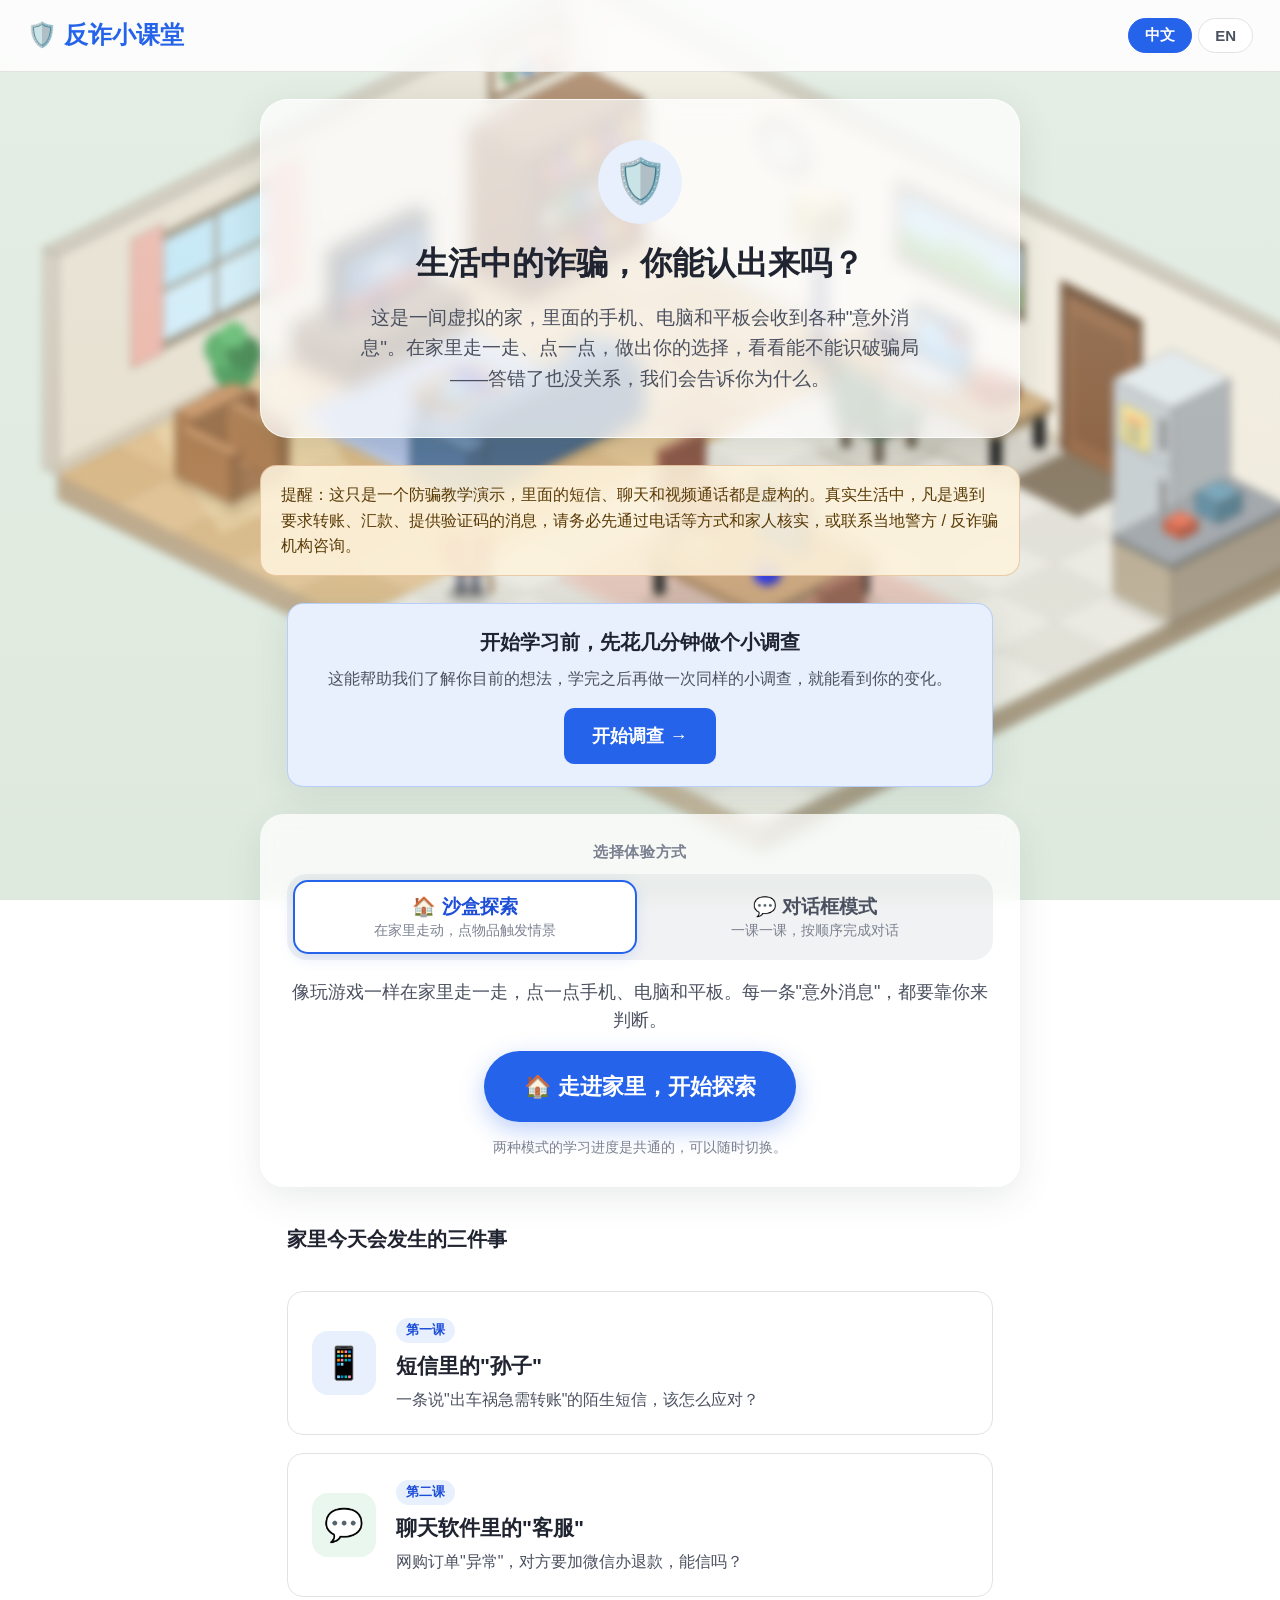
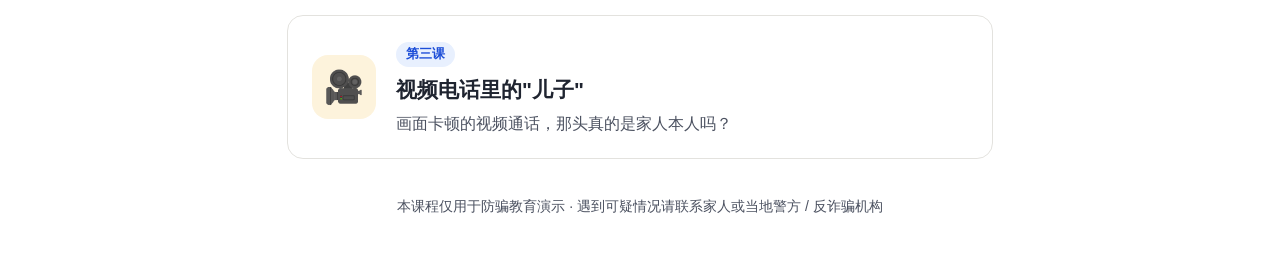
==== Phishing Sandbox Prototype/home.html @ c1c2150d "Add files via upload" ====
<!doctype html>
<html lang="zh-CN">
<head>
    <meta charset="UTF-8" />
    <meta name="viewport" content="width=device-width, initial-scale=1.0" />
    <title>反诈小课堂 — 生活中的诈骗，你能认出来吗？</title>
    <link rel="stylesheet" href="css/game.css" />
    <link rel="stylesheet" href="css/home.css" />
</head>
<body class="home-body">
    <div class="home-bg" aria-hidden="true">
        <iframe src="sandbox.html?bg=1" tabindex="-1" title=""></iframe>
    </div>
    <nav>
        <a href="home.html" class="nav-logo" data-i18n="brand">🛡️ 反诈小课堂</a>
        <div class="lang-switch" id="langSwitch"></div>
    </nav>

    <section class="hero">
        <div class="hero-icon">🛡️</div>
        <h1 data-i18n="heroTitle">生活中的诈骗，你能认出来吗？</h1>
        <p data-i18n="heroDesc">这里有三个模拟真实场景的小案例。跟着情景一步步做选择，看看自己能不能识破骗局——答错了也没关系，我们会告诉你为什么。</p>
    </section>

    <div class="notice-box" data-i18n-html="noticeBox">
        提醒：这只是一个防骗教学演示，里面的短信、聊天和视频通话都是虚构的。真实生活中，凡是遇到要求转账、汇款、提供验证码的消息，请务必先通过电话等方式和家人核实，或联系当地警方 / 反诈骗机构咨询。
    </div>

    <div class="state-banner-wrap" id="stateBanner"></div>

    <div class="enter-wrap">
        <div class="mode-label" data-i18n="homeModeLabel">选择体验方式</div>
        <div class="mode-switch" role="tablist">
            <button class="mode-btn" data-mode="sandbox" role="tab">
                <span class="mode-name" data-i18n="homeModeSandbox">🏠 沙盒探索</span>
                <span class="mode-sub" data-i18n="homeModeSandboxSub">在家里走动，点物品触发情景</span>
            </button>
            <button class="mode-btn" data-mode="classic" role="tab">
                <span class="mode-name" data-i18n="homeModeClassic">💬 对话框模式</span>
                <span class="mode-sub" data-i18n="homeModeClassicSub">一课一课，按顺序完成对话</span>
            </button>
        </div>
        <p class="enter-desc" id="enterDesc"></p>
        <a class="btn btn-primary enter-btn" id="enterBtn" href="sandbox.html">🏠 走进家里，开始探索</a>
        <div class="mode-note" data-i18n="homeModeNote">两种模式的学习进度是共通的，可以随时切换。</div>
    </div>

    <h2 class="check-title" id="checkTitle">家里今天会发生的三件事</h2>
    <div class="case-grid">
        <a class="case-card" id="card_case1">
            <div class="case-icon" style="background:var(--blue-pale);">📱</div>
            <div class="case-info">
                <span class="case-done-badge"></span>
                <span class="case-tag" data-i18n="case1Tag">第一课</span>
                <div class="case-title" data-i18n="case1Title">短信里的"孙子"</div>
                <div class="case-desc" data-i18n="case1Desc">一条说"出车祸急需转账"的陌生短信，该怎么应对？</div>
            </div>
            <div class="case-arrow">→</div>
        </a>

        <a class="case-card" id="card_case2">
            <div class="case-icon" style="background:var(--green-pale);">💬</div>
            <div class="case-info">
                <span class="case-done-badge"></span>
                <span class="case-tag" data-i18n="case2Tag">第二课</span>
                <div class="case-title" data-i18n="case2Title">聊天软件里的"客服"</div>
                <div class="case-desc" data-i18n="case2Desc">网购订单"异常"，对方要加微信办退款，能信吗？</div>
            </div>
            <div class="case-arrow">→</div>
        </a>

        <a class="case-card" id="card_case3">
            <div class="case-icon" style="background:var(--amber-pale);">🎥</div>
            <div class="case-info">
                <span class="case-done-badge"></span>
                <span class="case-tag" data-i18n="case3Tag">第三课</span>
                <div class="case-title" data-i18n="case3Title">视频电话里的"儿子"</div>
                <div class="case-desc" data-i18n="case3Desc">画面卡顿的视频通话，那头真的是家人本人吗？</div>
            </div>
            <div class="case-arrow">→</div>
        </a>
    </div>

    <footer data-i18n="footer">
        本课程仅用于防骗教育演示 · 遇到可疑情况请联系家人或当地警方 / 反诈骗机构
    </footer>

    <script src="js/i18n.js"></script>
    <script src="js/progress.js"></script>
    <script>
        initI18n('langSwitch');

        function renderHomeState() {
            const preDone = isPreSurveyDone();
            const postDone = isPostSurveyDone();
            const allDone = allLessonsDone();
            const banner = document.getElementById('stateBanner');

            if (!preDone) {
                banner.innerHTML = `
                    <div class="state-banner locked">
                        <div class="state-banner-title">${t('homeLockedTitle')}</div>
                        <div class="state-banner-desc">${t('homeLockedDesc')}</div>
                        <a class="btn btn-primary" href="survey-pre.html">${t('homeLockedBtn')}</a>
                    </div>`;
            } else if (allDone && !postDone) {
                banner.innerHTML = `
                    <div class="state-banner highlight">
                        <div class="state-banner-title">${t('homePostPromptTitle')}</div>
                        <div class="state-banner-desc">${t('homePostPromptDesc')}</div>
                        <a class="btn btn-primary" href="survey-post.html">${t('homePostPromptBtn')}</a>
                    </div>`;
            } else if (postDone) {
                banner.innerHTML = `
                    <div class="state-banner success">
                        <div class="state-banner-title">${t('homeReportTitle')}</div>
                        <div class="state-banner-desc">${t('homeReportDesc')}</div>
                        <a class="btn btn-primary" href="report.html">${t('homeReportBtn')}</a>
                    </div>`;
            } else {
                banner.innerHTML = '';
            }

            const mode = getMode();
            const classic = mode === 'classic';
            document.querySelectorAll('.mode-btn').forEach(b => {
                const on = b.dataset.mode === mode;
                b.classList.toggle('active', on);
                b.setAttribute('aria-selected', on);
            });

            // 入口按钮：沙盒 → 进家里；对话框 → 第一节还没做完的课
            const enterBtn = document.getElementById('enterBtn');
            const nextId = LESSON_IDS.find(id => !getLessonResult(id));
            if (classic) {
                enterBtn.href = CASE_HREFS[nextId || 'case1'];
                enterBtn.textContent = !anyLessonDone() ? t('homeClassicStart')
                    : nextId ? t('homeClassicNext') : t('homeClassicReview');
            } else {
                enterBtn.href = 'sandbox.html';
                enterBtn.textContent = anyLessonDone() ? t('homeContinueBtn') : t('homeEnterBtn');
            }
            if (!preDone) enterBtn.href = 'survey-pre.html';
            document.getElementById('enterDesc').textContent = t(classic ? 'homeClassicDesc' : 'homeEnterDesc');
            document.getElementById('checkTitle').textContent = t(classic ? 'homeClassicListTitle' : 'homeCheckTitle');

            // 课程卡：对话框模式下可点击进入，沙盒模式下只显示进度
            LESSON_IDS.forEach(id => {
                const card = document.getElementById('card_' + id);
                if (classic) card.href = preDone ? CASE_HREFS[id] : 'survey-pre.html';
                else card.removeAttribute('href');
                card.classList.toggle('static', !classic);
                card.classList.toggle('locked', classic && !preDone);
                const badge = card.querySelector('.case-done-badge');
                badge.textContent = '✅ ' + t('homeDoneBadge');
                badge.style.display = getLessonResult(id) ? 'inline-block' : 'none';
            });
        }

        const CASE_HREFS = { case1: 'identitycase1.html', case2: 'identitycase2.html', case3: 'identitycase3.html' };
        const MODE_KEY = 'fraudgame_mode';
        function getMode() {
            try { return localStorage.getItem(MODE_KEY) === 'classic' ? 'classic' : 'sandbox'; }
            catch (e) { return 'sandbox'; }
        }
        document.querySelectorAll('.mode-btn').forEach(b => b.addEventListener('click', () => {
            try { localStorage.setItem(MODE_KEY, b.dataset.mode); } catch (e) { /* ignore */ }
            renderHomeState();
        }));

        renderHomeState();
    </script>
</body>
</html>
---- Phishing Sandbox Prototype/css/game.css ----
/* ============================================================
   反诈小课堂 — 基础样式（导航、按钮、排版、配色）
   面向中老年用户：字号偏大、对比度高、元素简洁
   ============================================================ */

:root {
    --blue: #2563eb;
    --blue-dark: #1d4ed8;
    --blue-pale: #e8f0fe;
    --green: #16a34a;
    --green-pale: #e9f7ef;
    --red: #dc2626;
    --red-pale: #fdecea;
    --amber: #b45309;
    --amber-pale: #fdf3dc;

    --bg: #eaf1ea;
    --white: #ffffff;
    --text: #1f2430;
    --text-mid: #4b5160;
    --text-muted: #7b8190;
    --border: #e3e2de;

    --radius: 16px;
    --radius-sm: 10px;
}

* {
    box-sizing: border-box;
    margin: 0;
    padding: 0;
}

html {
    font-size: 18px;
}

body {
    font-family: "PingFang SC", "Microsoft YaHei", "DM Sans", sans-serif;
    background: linear-gradient(180deg, #f1f6f1 0%, #dfeadf 60%, #d3e3d5 100%) fixed;
    color: var(--text);
    line-height: 1.6;
    min-height: 100vh;
    padding-bottom: 40px;
}

a {
    color: inherit;
}

/* ── NAV ── */
nav {
    position: sticky;
    top: 0;
    z-index: 50;
    background: rgba(255, 255, 255, .82);
    -webkit-backdrop-filter: blur(10px);
    backdrop-filter: blur(10px);
    border-bottom: 1px solid var(--border);
    padding: 0 1.5rem;
    height: 72px;
    display: flex;
    align-items: center;
    justify-content: space-between;
}

.nav-logo {
    font-size: 24px;
    font-weight: 700;
    color: var(--blue);
    text-decoration: none;
    display: flex;
    align-items: center;
    gap: 8px;
}

.nav-back {
    font-size: 17px;
    font-weight: 500;
    color: var(--text-mid);
    text-decoration: none;
    background: var(--bg);
    border: 1px solid var(--border);
    border-radius: 99px;
    padding: 8px 18px;
    transition: background .15s, color .15s;
}

.nav-back:hover {
    background: var(--blue-pale);
    color: var(--blue-dark);
}

.nav-right {
    display: flex;
    align-items: center;
    gap: 12px;
}

/* ── LANGUAGE SWITCH ── */
.lang-switch {
    display: flex;
    gap: 6px;
}

.lang-btn {
    font-family: inherit;
    font-size: 15px;
    font-weight: 600;
    padding: 7px 16px;
    border-radius: 99px;
    border: 1px solid var(--border);
    background: var(--white);
    color: var(--text-mid);
    cursor: pointer;
    transition: all .15s;
}

.lang-btn:hover {
    border-color: var(--blue);
    color: var(--blue-dark);
}

.lang-btn.active {
    background: var(--blue);
    color: #fff;
    border-color: var(--blue);
}

/* ── BUTTONS ── */
.btn {
    display: inline-flex;
    align-items: center;
    justify-content: center;
    gap: 8px;
    font-family: inherit;
    font-size: 18px;
    font-weight: 600;
    border-radius: var(--radius-sm);
    padding: 14px 28px;
    border: none;
    cursor: pointer;
    text-decoration: none;
    transition: background .15s, transform .1s;
    min-height: 52px;
}

.btn:active {
    transform: scale(0.98);
}

.btn-primary {
    background: var(--blue);
    color: #fff;
}

.btn-primary:hover {
    background: var(--blue-dark);
}

.btn-outline {
    background: var(--white);
    color: var(--text-mid);
    border: 2px solid var(--border);
}

.btn-outline:hover {
    border-color: var(--blue);
    color: var(--blue-dark);
}

/* ── SHARED CONTAINERS ── */
.wrap {
    max-width: 760px;
    margin: 0 auto;
    padding: 2rem 1.5rem;
}

.eyebrow {
    font-size: 14px;
    font-weight: 700;
    letter-spacing: .06em;
    color: var(--blue);
    text-transform: uppercase;
    margin-bottom: 10px;
}

.page-title {
    font-size: 30px;
    font-weight: 700;
    color: var(--text);
    margin-bottom: 10px;
}

.page-sub {
    font-size: 18px;
    color: var(--text-mid);
    font-weight: 400;
}

footer {
    text-align: center;
    padding: 2rem 1.5rem 1rem;
    font-size: 14px;
    color: var(--text-muted);
}

/* ── SMALL SCREENS ── */
@media (max-width: 480px) {
    nav { height: auto; min-height: 64px; padding: 10px 1rem; flex-wrap: wrap; gap: 8px; }
    .nav-logo { font-size: 19px; }
    .nav-back { font-size: 14px; padding: 6px 12px; }
    .lang-btn { font-size: 13px; padding: 6px 12px; }
}
---- Phishing Sandbox Prototype/css/home.css ----
/* ============================================================
   反诈小课堂 — 首页样式
   ============================================================ */

.hero {
    max-width: 760px;
    margin: 0 auto;
    padding: 2.5rem 1.5rem 1rem;
    text-align: center;
}

.hero-icon {
    font-size: 48px;
    margin-bottom: 12px;
}

.hero h1 {
    font-size: 32px;
    font-weight: 700;
    color: var(--text);
    margin-bottom: 14px;
}

.hero p {
    font-size: 19px;
    color: var(--text-mid);
    max-width: 560px;
    margin: 0 auto;
}

.notice-box {
    max-width: 760px;
    margin: 1.5rem auto 0;
    background: var(--amber-pale);
    border: 1px solid rgba(180, 83, 9, 0.25);
    border-radius: var(--radius);
    padding: 16px 20px;
    font-size: 16px;
    color: #5a3a05;
}

/* ── STATE BANNER (survey gating / prompts) ── */
.state-banner-wrap {
    max-width: 760px;
    margin: 1.5rem auto 0;
    padding: 0 1.5rem;
}

.state-banner {
    border-radius: var(--radius);
    padding: 22px 24px;
    text-align: center;
}

.state-banner-title {
    font-size: 20px;
    font-weight: 700;
    margin-bottom: 8px;
}

.state-banner-desc {
    font-size: 16px;
    color: var(--text-mid);
    margin-bottom: 16px;
    line-height: 1.6;
}

.state-banner.locked {
    background: var(--blue-pale);
    border: 1px solid rgba(37, 99, 235, .25);
}

.state-banner.highlight {
    background: var(--amber-pale);
    border: 1px solid rgba(180, 83, 9, .25);
}

.state-banner.success {
    background: var(--green-pale);
    border: 1px solid rgba(22, 163, 74, .3);
}

/* ── CASE CARDS ── */
.case-grid {
    max-width: 760px;
    margin: 2rem auto 0;
    padding: 0 1.5rem;
    display: flex;
    flex-direction: column;
    gap: 18px;
}

.case-card {
    display: flex;
    align-items: center;
    gap: 20px;
    background: var(--white);
    border: 1px solid var(--border);
    border-radius: var(--radius);
    padding: 22px 24px;
    text-decoration: none;
    color: var(--text);
    transition: border-color .15s, transform .15s, box-shadow .15s;
}

.case-card:hover {
    border-color: var(--blue);
    transform: translateY(-2px);
    box-shadow: 0 8px 24px rgba(37, 99, 235, 0.12);
}

.case-icon {
    flex-shrink: 0;
    width: 64px;
    height: 64px;
    border-radius: 16px;
    display: flex;
    align-items: center;
    justify-content: center;
    font-size: 32px;
}

.case-info {
    flex: 1;
    min-width: 0;
}

.case-tag {
    display: inline-block;
    font-size: 13px;
    font-weight: 700;
    color: var(--blue-dark);
    background: var(--blue-pale);
    border-radius: 99px;
    padding: 2px 10px;
    margin-bottom: 6px;
}

.case-title {
    font-size: 21px;
    font-weight: 700;
    margin-bottom: 4px;
}

.case-desc {
    font-size: 16px;
    color: var(--text-mid);
}

.case-arrow {
    font-size: 24px;
    color: var(--text-muted);
    flex-shrink: 0;
}

.case-done-badge {
    display: none;
    font-size: 13px;
    font-weight: 700;
    color: var(--green);
    background: var(--green-pale);
    border-radius: 99px;
    padding: 3px 10px;
    margin-bottom: 6px;
}

.case-card.locked {
    opacity: .6;
}

.case-lock-icon {
    font-size: 20px;
    color: var(--text-muted);
    flex-shrink: 0;
}

/* ── 进入沙盒入口 ── */
.enter-wrap {
    max-width: 760px;
    margin: 1.5rem auto 0;
    padding: 0 1.5rem;
    text-align: center;
}

.enter-desc {
    font-size: 18px;
    color: var(--text-mid);
    margin-bottom: 16px;
}

.enter-btn {
    font-size: 22px;
    padding: 18px 40px;
    min-height: 64px;
    border-radius: 99px;
    box-shadow: 0 8px 24px rgba(37, 99, 235, .3);
}

.check-title {
    max-width: 760px;
    margin: 2rem auto 0;
    padding: 0 1.5rem;
    font-size: 20px;
    color: var(--text-mid);
}

/* 沙盒模式下课程卡只展示进度，不可点击 */
.case-card.static {
    cursor: default;
}

.case-card.static:hover {
    border-color: var(--border);
    transform: none;
    box-shadow: none;
}

.case-card.static .case-arrow {
    display: none;
}

/* ── 模式切换 ── */
.mode-label {
    font-size: 15px;
    font-weight: 700;
    color: var(--text-muted);
    letter-spacing: .04em;
    margin-bottom: 10px;
}

.mode-switch {
    display: grid;
    grid-template-columns: 1fr 1fr;
    gap: 6px;
    background: rgba(31, 36, 48, .06);
    border-radius: 20px;
    padding: 6px;
    margin-bottom: 18px;
}

.mode-btn {
    font-family: inherit;
    display: flex;
    flex-direction: column;
    align-items: center;
    gap: 2px;
    padding: 12px 10px;
    border: 2px solid transparent;
    border-radius: 15px;
    background: transparent;
    color: var(--text-mid);
    cursor: pointer;
    transition: background .15s, border-color .15s, box-shadow .15s;
}

.mode-btn:hover {
    background: rgba(255, 255, 255, .6);
}

.mode-btn.active {
    background: var(--white);
    border-color: var(--blue);
    color: var(--text);
    box-shadow: 0 4px 14px rgba(37, 99, 235, .15);
}

.mode-name {
    font-size: 19px;
    font-weight: 700;
}

.mode-btn.active .mode-name {
    color: var(--blue-dark);
}

.mode-sub {
    font-size: 14px;
    color: var(--text-muted);
}

.mode-note {
    margin-top: 14px;
    font-size: 14px;
    color: var(--text-muted);
}

@media (max-width: 480px) {
    .mode-name { font-size: 17px; }
    .mode-sub { font-size: 12px; }
}

/* ── 首页：模糊的家中场景作背景，内容用毛玻璃卡片 ── */
.home-body {
    position: relative;
}

.home-bg {
    position: fixed;
    inset: 0;
    z-index: -1;
    overflow: hidden;
    background: #dfeadf;
}

.home-bg iframe {
    position: absolute;
    inset: -30px;
    width: calc(100% + 60px);
    height: calc(100% + 60px);
    border: 0;
    pointer-events: none;
    filter: blur(4px) saturate(1.1);
}

.home-bg::after {
    content: "";
    position: absolute;
    inset: 0;
    background: linear-gradient(180deg, rgba(241, 246, 241, .35) 0%, rgba(241, 246, 241, .12) 50%, rgba(223, 234, 223, .4) 100%);
}

.hero {
    margin-top: 1.5rem;
    background: rgba(255, 255, 255, .72);
    -webkit-backdrop-filter: blur(8px);
    backdrop-filter: blur(8px);
    border: 1px solid rgba(255, 255, 255, .8);
    border-radius: 28px;
    box-shadow: 0 10px 36px rgba(40, 70, 50, .12);
    padding: 2.2rem 2rem 2.4rem;
}

.hero-icon {
    width: 84px;
    height: 84px;
    margin: 0 auto 14px;
    display: flex;
    align-items: center;
    justify-content: center;
    background: var(--blue-pale);
    border-radius: 50%;
    font-size: 44px;
}

.enter-wrap {
    background: rgba(255, 255, 255, .72);
    -webkit-backdrop-filter: blur(8px);
    backdrop-filter: blur(8px);
    border-radius: 24px;
    padding: 1.4rem 1.5rem 1.6rem;
    box-shadow: 0 10px 36px rgba(40, 70, 50, .1);
}

.notice-box,
.case-card {
    background: rgba(255, 255, 255, .8);
    -webkit-backdrop-filter: blur(8px);
    backdrop-filter: blur(8px);
}

.notice-box {
    background: rgba(253, 243, 220, .88);
}

.check-title {
    color: var(--text);
    text-shadow: 0 1px 6px rgba(255, 255, 255, .9);
}

.state-banner {
    box-shadow: 0 10px 36px rgba(40, 70, 50, .1);
}

footer {
    color: var(--text-mid);
}
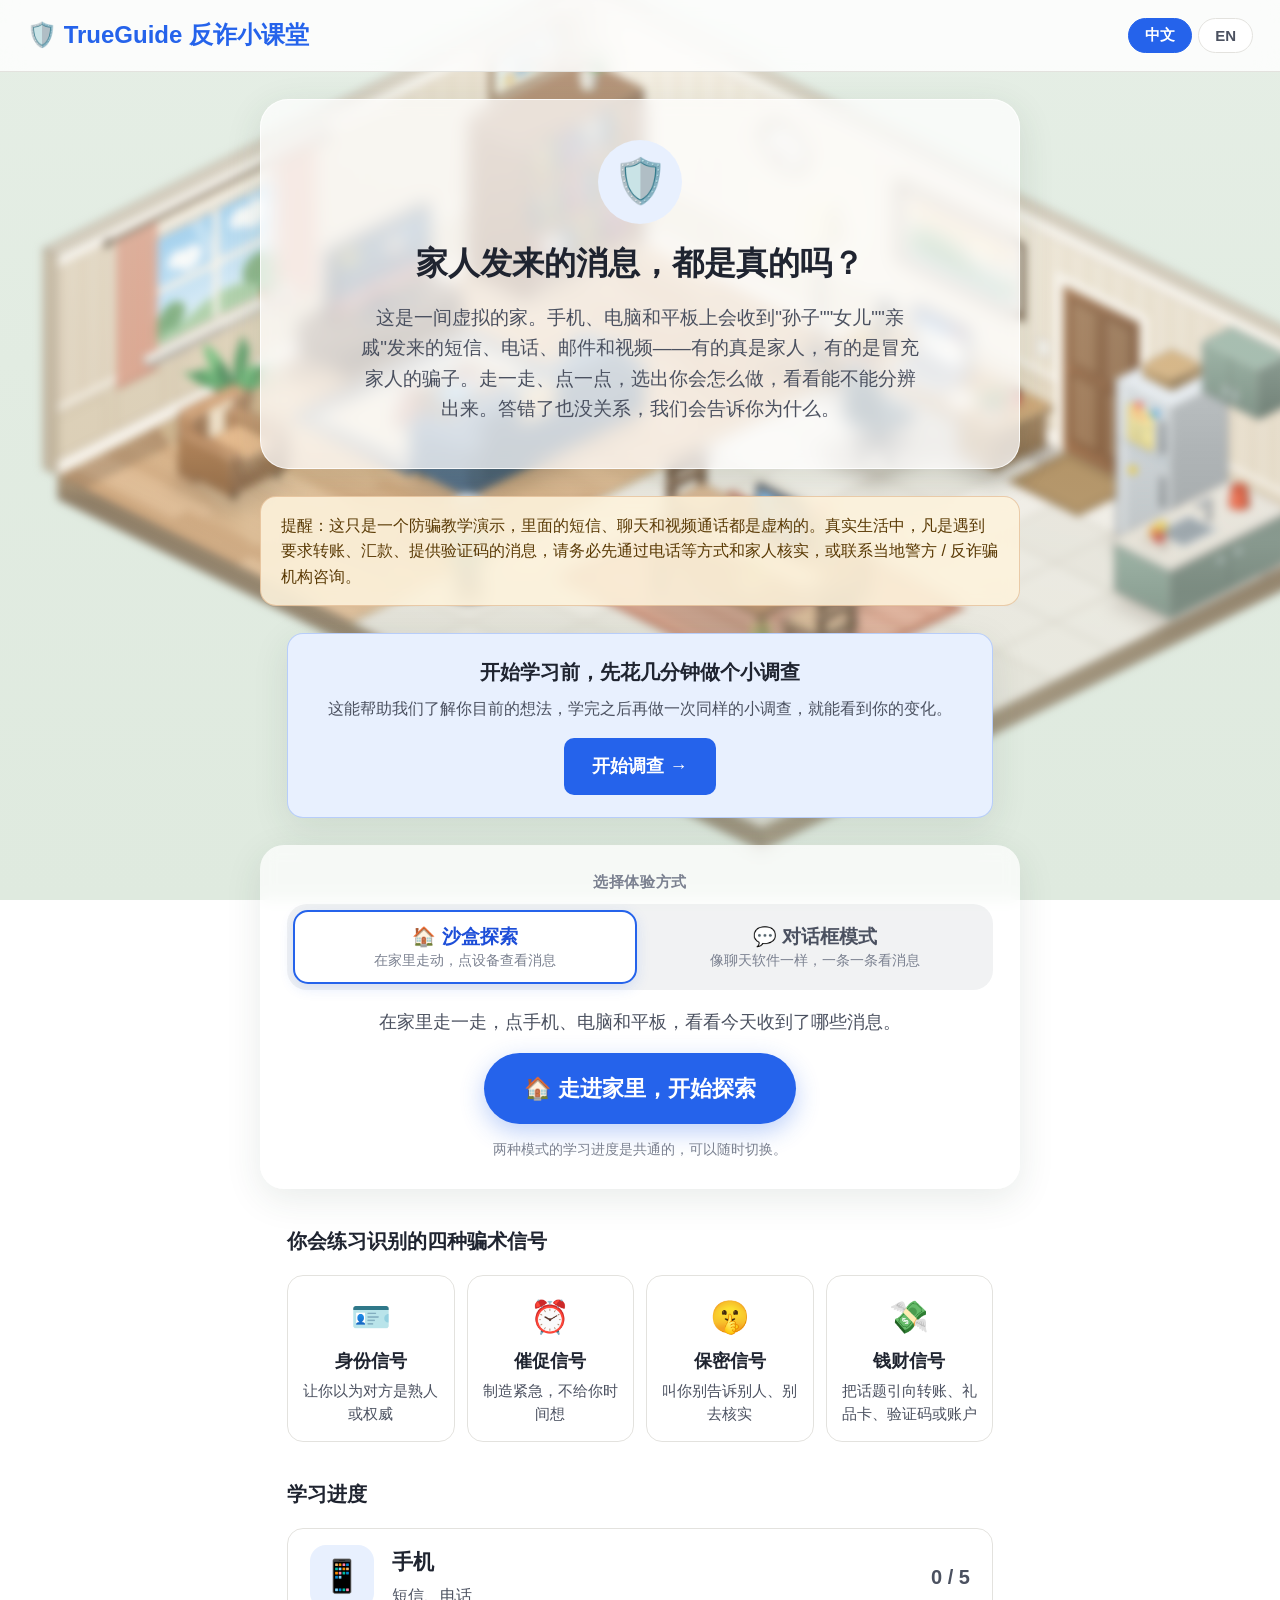
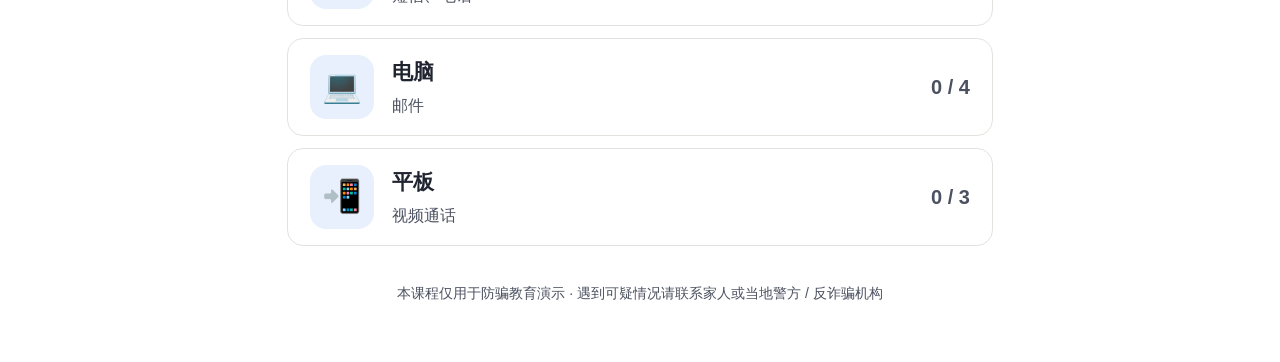
==== commit 23e3a413: "Add files via upload" ====
--- a/Phishing Sandbox Prototype/home.html
+++ b/Phishing Sandbox Prototype/home.html
@@ -3,7 +3,7 @@
 <head>
     <meta charset="UTF-8" />
     <meta name="viewport" content="width=device-width, initial-scale=1.0" />
-    <title>反诈小课堂 — 生活中的诈骗，你能认出来吗？</title>
+    <title>TrueGuide 反诈小课堂 — 生活中的诈骗，你能认出来吗？</title>
     <link rel="stylesheet" href="css/game.css" />
     <link rel="stylesheet" href="css/home.css" />
 </head>
@@ -12,7 +12,7 @@
         <iframe src="sandbox.html?bg=1" tabindex="-1" title=""></iframe>
     </div>
     <nav>
-        <a href="home.html" class="nav-logo" data-i18n="brand">🛡️ 反诈小课堂</a>
+        <a href="home.html" class="nav-logo" data-i18n="brand">🛡️ TrueGuide 反诈小课堂</a>
         <div class="lang-switch" id="langSwitch"></div>
     </nav>
 
@@ -45,47 +45,18 @@
         <div class="mode-note" data-i18n="homeModeNote">两种模式的学习进度是共通的，可以随时切换。</div>
     </div>
 
-    <h2 class="check-title" id="checkTitle">家里今天会发生的三件事</h2>
-    <div class="case-grid">
-        <a class="case-card" id="card_case1">
-            <div class="case-icon" style="background:var(--blue-pale);">📱</div>
-            <div class="case-info">
-                <span class="case-done-badge"></span>
-                <span class="case-tag" data-i18n="case1Tag">第一课</span>
-                <div class="case-title" data-i18n="case1Title">短信里的"孙子"</div>
-                <div class="case-desc" data-i18n="case1Desc">一条说"出车祸急需转账"的陌生短信，该怎么应对？</div>
-            </div>
-            <div class="case-arrow">→</div>
-        </a>
+    <h2 class="check-title" data-i18n="homeCuesTitle">你会练习识别的四种骗术信号</h2>
+    <div class="cue-grid" id="cueGrid"></div>
 
-        <a class="case-card" id="card_case2">
-            <div class="case-icon" style="background:var(--green-pale);">💬</div>
-            <div class="case-info">
-                <span class="case-done-badge"></span>
-                <span class="case-tag" data-i18n="case2Tag">第二课</span>
-                <div class="case-title" data-i18n="case2Title">聊天软件里的"客服"</div>
-                <div class="case-desc" data-i18n="case2Desc">网购订单"异常"，对方要加微信办退款，能信吗？</div>
-            </div>
-            <div class="case-arrow">→</div>
-        </a>
-
-        <a class="case-card" id="card_case3">
-            <div class="case-icon" style="background:var(--amber-pale);">🎥</div>
-            <div class="case-info">
-                <span class="case-done-badge"></span>
-                <span class="case-tag" data-i18n="case3Tag">第三课</span>
-                <div class="case-title" data-i18n="case3Title">视频电话里的"儿子"</div>
-                <div class="case-desc" data-i18n="case3Desc">画面卡顿的视频通话，那头真的是家人本人吗？</div>
-            </div>
-            <div class="case-arrow">→</div>
-        </a>
-    </div>
+    <h2 class="check-title" data-i18n="homeProgressTitle">学习进度</h2>
+    <div class="device-grid" id="deviceGrid"></div>
 
     <footer data-i18n="footer">
         本课程仅用于防骗教育演示 · 遇到可疑情况请联系家人或当地警方 / 反诈骗机构
     </footer>
 
     <script src="js/i18n.js"></script>
+    <script src="js/cases.js"></script>
     <script src="js/progress.js"></script>
     <script>
         initI18n('langSwitch');
@@ -96,27 +67,18 @@
             const allDone = allLessonsDone();
             const banner = document.getElementById('stateBanner');
 
+            const banner_ = (cls, title, desc, href, btn) => `
+                <div class="state-banner ${cls}">
+                    <div class="state-banner-title">${title}</div>
+                    <div class="state-banner-desc">${desc}</div>
+                    <a class="btn btn-primary" href="${href}">${btn}</a>
+                </div>`;
             if (!preDone) {
-                banner.innerHTML = `
-                    <div class="state-banner locked">
-                        <div class="state-banner-title">${t('homeLockedTitle')}</div>
-                        <div class="state-banner-desc">${t('homeLockedDesc')}</div>
-                        <a class="btn btn-primary" href="survey-pre.html">${t('homeLockedBtn')}</a>
-                    </div>`;
+                banner.innerHTML = banner_('locked', t('homeLockedTitle'), t('homeLockedDesc'), 'survey-pre.html', t('homeLockedBtn'));
             } else if (allDone && !postDone) {
-                banner.innerHTML = `
-                    <div class="state-banner highlight">
-                        <div class="state-banner-title">${t('homePostPromptTitle')}</div>
-                        <div class="state-banner-desc">${t('homePostPromptDesc')}</div>
-                        <a class="btn btn-primary" href="survey-post.html">${t('homePostPromptBtn')}</a>
-                    </div>`;
+                banner.innerHTML = banner_('highlight', t('homePostPromptTitle'), t('homePostPromptDesc'), 'survey-post.html', t('homePostPromptBtn'));
             } else if (postDone) {
-                banner.innerHTML = `
-                    <div class="state-banner success">
-                        <div class="state-banner-title">${t('homeReportTitle')}</div>
-                        <div class="state-banner-desc">${t('homeReportDesc')}</div>
-                        <a class="btn btn-primary" href="report.html">${t('homeReportBtn')}</a>
-                    </div>`;
+                banner.innerHTML = banner_('success', t('homeReportTitle'), t('homeReportDesc'), 'report.html', t('homeReportBtn'));
             } else {
                 banner.innerHTML = '';
             }
@@ -129,35 +91,40 @@
                 b.setAttribute('aria-selected', on);
             });
 
-            // 入口按钮：沙盒 → 进家里；对话框 → 第一节还没做完的课
+            // 入口按钮：沙盒 → 进家里；对话框 → 聊天界面
             const enterBtn = document.getElementById('enterBtn');
-            const nextId = LESSON_IDS.find(id => !getLessonResult(id));
+            const started = anyLessonDone();
             if (classic) {
-                enterBtn.href = CASE_HREFS[nextId || 'case1'];
-                enterBtn.textContent = !anyLessonDone() ? t('homeClassicStart')
-                    : nextId ? t('homeClassicNext') : t('homeClassicReview');
+                enterBtn.href = 'chat.html';
+                enterBtn.textContent = started ? t('homeClassicNext') : t('homeClassicStart');
             } else {
                 enterBtn.href = 'sandbox.html';
-                enterBtn.textContent = anyLessonDone() ? t('homeContinueBtn') : t('homeEnterBtn');
+                enterBtn.textContent = started ? t('homeContinueBtn') : t('homeEnterBtn');
             }
-            if (!preDone) enterBtn.href = 'survey-pre.html';
+            if (nextRequiredPage()) enterBtn.href = nextRequiredPage();
             document.getElementById('enterDesc').textContent = t(classic ? 'homeClassicDesc' : 'homeEnterDesc');
-            document.getElementById('checkTitle').textContent = t(classic ? 'homeClassicListTitle' : 'homeCheckTitle');
 
-            // 课程卡：对话框模式下可点击进入，沙盒模式下只显示进度
-            LESSON_IDS.forEach(id => {
-                const card = document.getElementById('card_' + id);
-                if (classic) card.href = preDone ? CASE_HREFS[id] : 'survey-pre.html';
-                else card.removeAttribute('href');
-                card.classList.toggle('static', !classic);
-                card.classList.toggle('locked', classic && !preDone);
-                const badge = card.querySelector('.case-done-badge');
-                badge.textContent = '✅ ' + t('homeDoneBadge');
-                badge.style.display = getLessonResult(id) ? 'inline-block' : 'none';
-            });
+            document.getElementById('cueGrid').innerHTML = CUE_IDS.map(id => `
+                <div class="cue-card">
+                    <div class="cue-card-icon">${CUES[id].icon}</div>
+                    <div class="cue-card-name">${escHtml(cueText(id).long)}</div>
+                    <div class="cue-card-desc">${escHtml(cueText(id).desc)}</div>
+                </div>`).join('');
+
+            document.getElementById('deviceGrid').innerHTML = Object.keys(DEVICES).map(dev => {
+                const ids = casesOnDevice(dev).map(c => c.id), done = doneCount(ids);
+                const channels = [...new Set(casesOnDevice(dev).map(c => CHANNELS[c.channel][getLang()]))].join(t('listSep'));
+                return `<div class="device-card${done === ids.length ? ' done' : ''}">
+                    <div class="case-icon">${DEVICES[dev].icon}</div>
+                    <div class="case-info">
+                        <div class="case-title">${DEVICES[dev][getLang()]}</div>
+                        <div class="case-desc">${escHtml(channels)}</div>
+                    </div>
+                    <div class="device-count">${done === ids.length ? '✅ ' : ''}${done} / ${ids.length}</div>
+                </div>`;
+            }).join('');
         }
 
-        const CASE_HREFS = { case1: 'identitycase1.html', case2: 'identitycase2.html', case3: 'identitycase3.html' };
         const MODE_KEY = 'fraudgame_mode';
         function getMode() {
             try { return localStorage.getItem(MODE_KEY) === 'classic' ? 'classic' : 'sandbox'; }
--- a/Phishing Sandbox Prototype/css/game.css
+++ b/Phishing Sandbox Prototype/css/game.css
@@ -212,3 +212,9 @@
     .nav-back { font-size: 14px; padding: 6px 12px; }
     .lang-btn { font-size: 13px; padding: 6px 12px; }
 }
+
+/* 窄屏时按钮文字不要被拆成两行 */
+.lang-btn,
+.nav-back {
+    white-space: nowrap;
+}
--- a/Phishing Sandbox Prototype/css/home.css
+++ b/Phishing Sandbox Prototype/css/home.css
@@ -374,3 +374,62 @@
 footer {
     color: var(--text-mid);
 }
+
+/* ── 四种骗术信号 ── */
+.cue-grid {
+    max-width: 760px;
+    margin: 1rem auto 0;
+    padding: 0 1.5rem;
+    display: grid;
+    grid-template-columns: repeat(4, 1fr);
+    gap: 12px;
+}
+
+.cue-card {
+    background: rgba(255, 255, 255, .8);
+    -webkit-backdrop-filter: blur(8px);
+    backdrop-filter: blur(8px);
+    border: 1px solid var(--border);
+    border-radius: var(--radius);
+    padding: 16px 14px;
+    text-align: center;
+}
+
+.cue-card-icon { font-size: 32px; }
+.cue-card-name { font-size: 18px; font-weight: 700; margin: 4px 0; }
+.cue-card-desc { font-size: 15px; color: var(--text-mid); line-height: 1.5; }
+
+/* ── 各设备进度 ── */
+.device-grid {
+    max-width: 760px;
+    margin: 1rem auto 0;
+    padding: 0 1.5rem;
+    display: grid;
+    gap: 12px;
+}
+
+.device-card {
+    display: flex;
+    align-items: center;
+    gap: 18px;
+    background: rgba(255, 255, 255, .8);
+    -webkit-backdrop-filter: blur(8px);
+    backdrop-filter: blur(8px);
+    border: 1px solid var(--border);
+    border-radius: var(--radius);
+    padding: 16px 22px;
+}
+
+.device-card .case-icon { background: var(--blue-pale); }
+.device-card.done .case-icon { background: var(--green-pale); }
+
+.device-count {
+    font-size: 20px;
+    font-weight: 700;
+    color: var(--text-mid);
+    white-space: nowrap;
+}
+
+@media (max-width: 640px) {
+    .cue-grid { grid-template-columns: repeat(2, 1fr); }
+}
